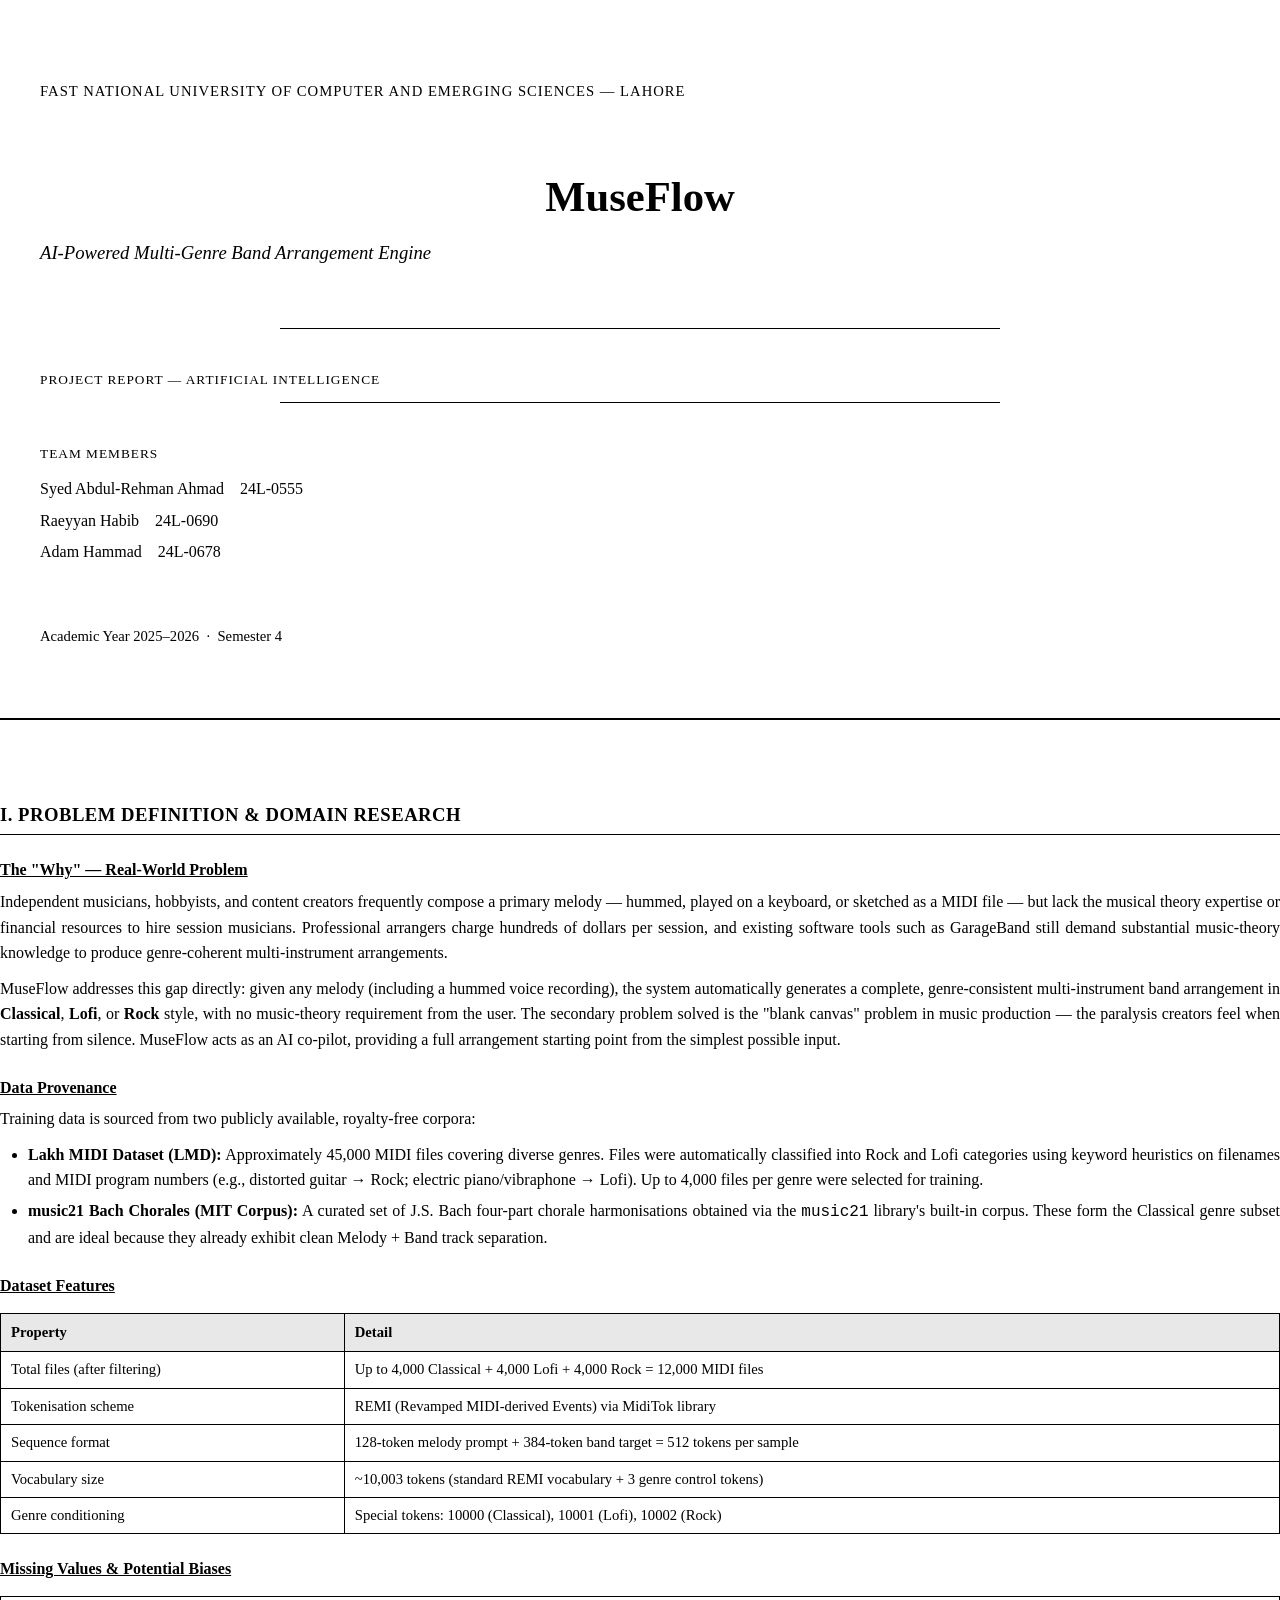
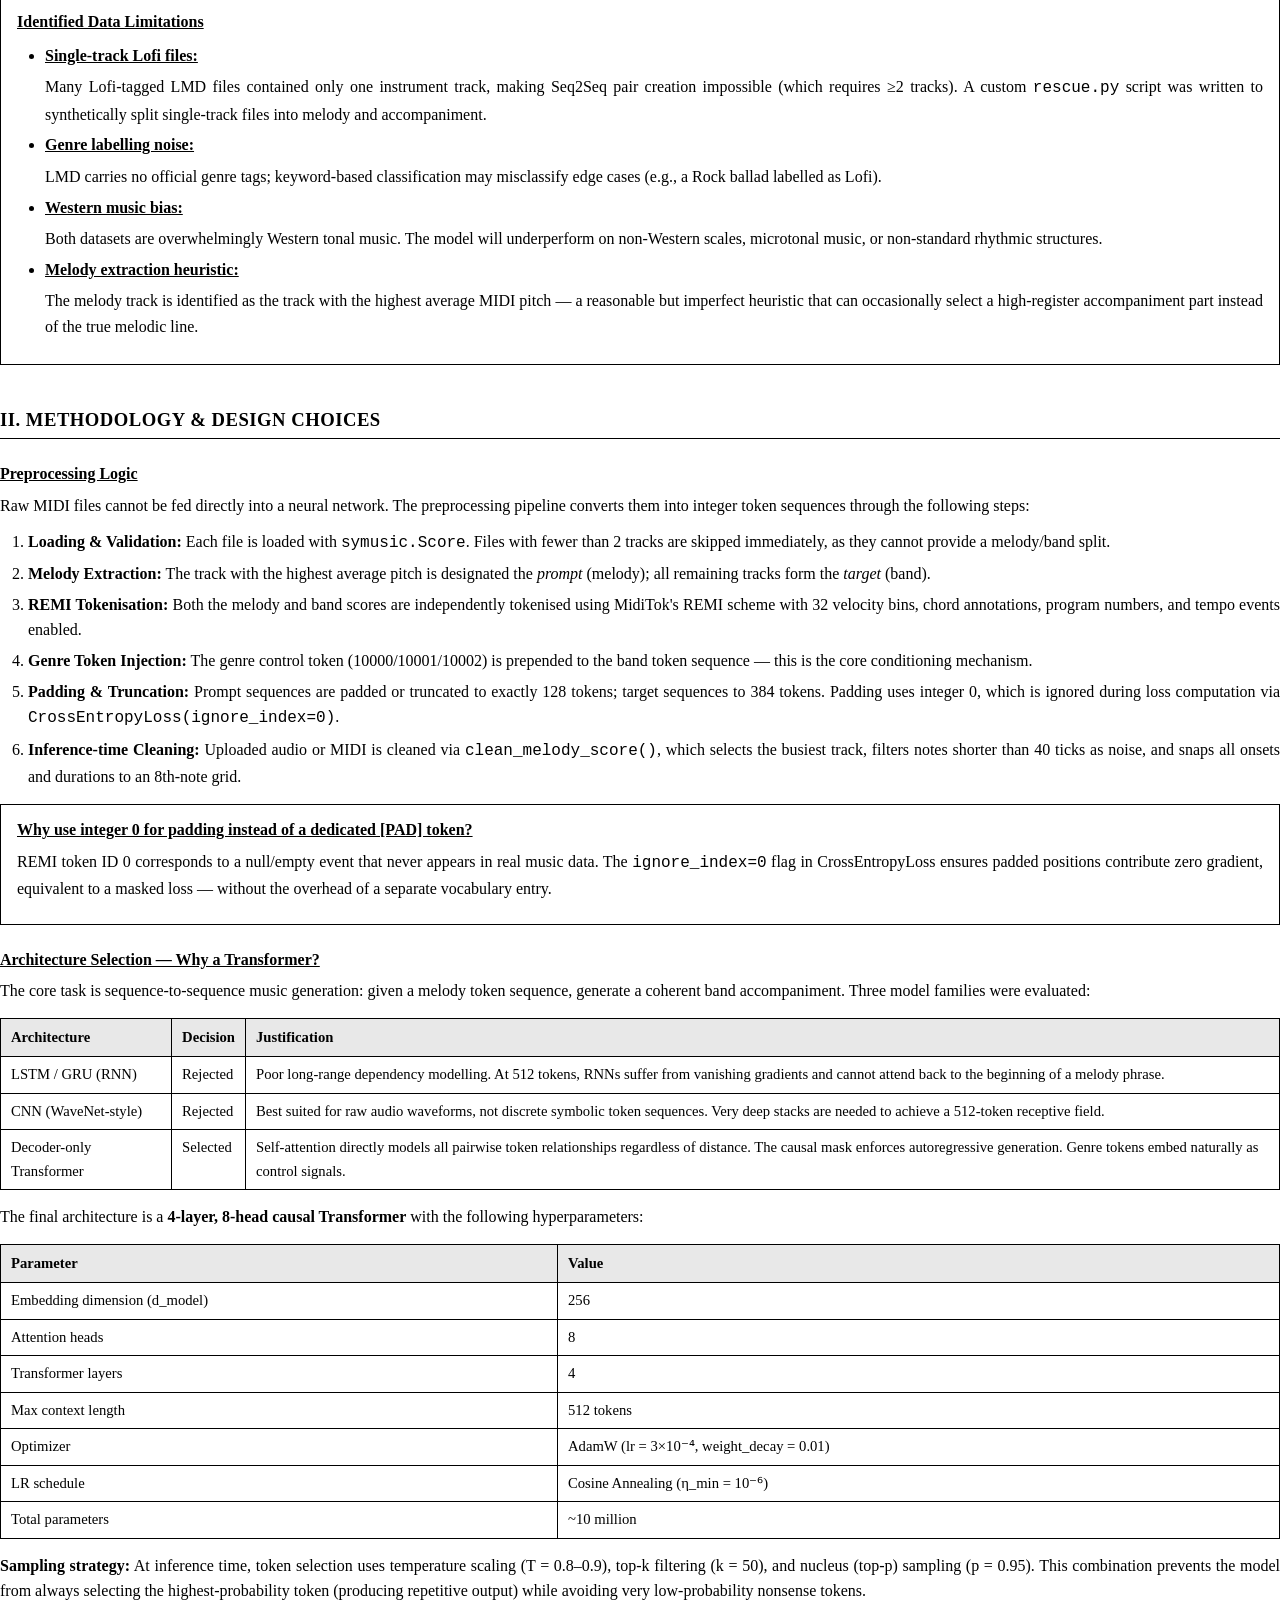
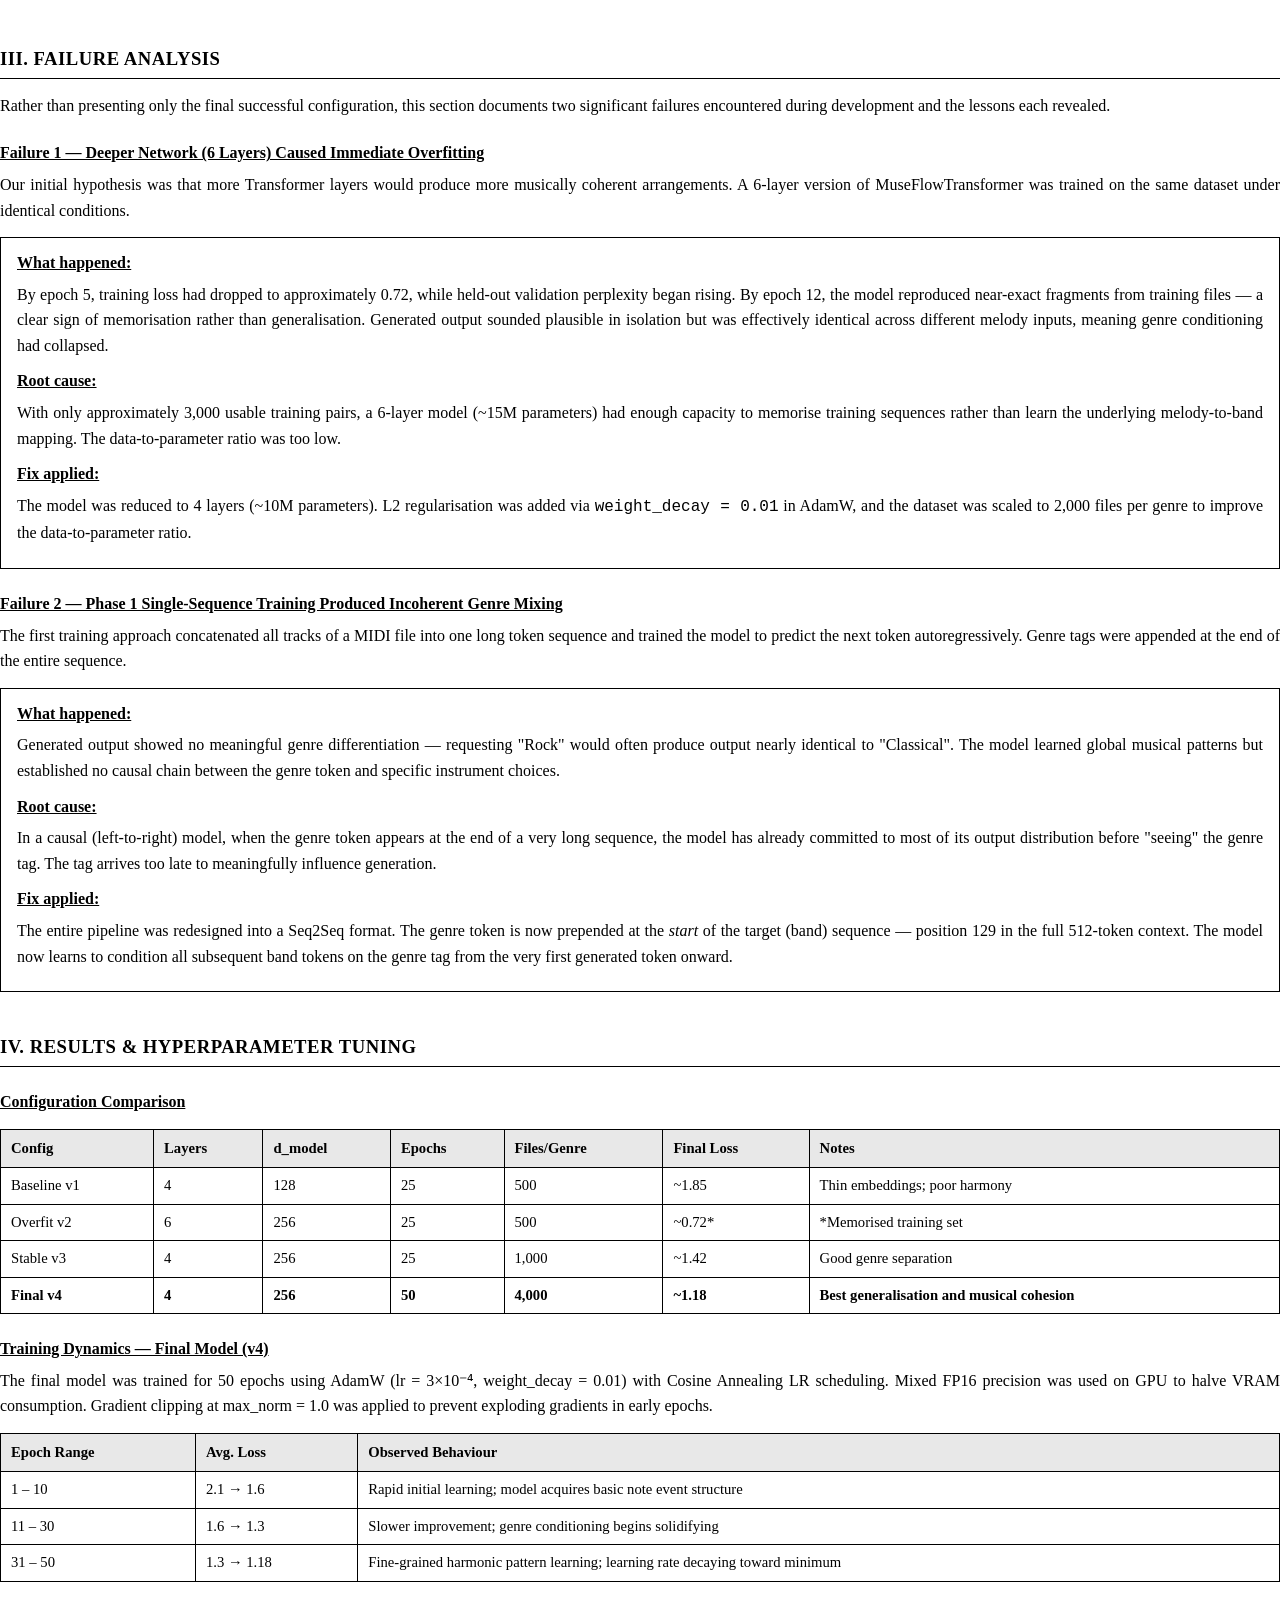
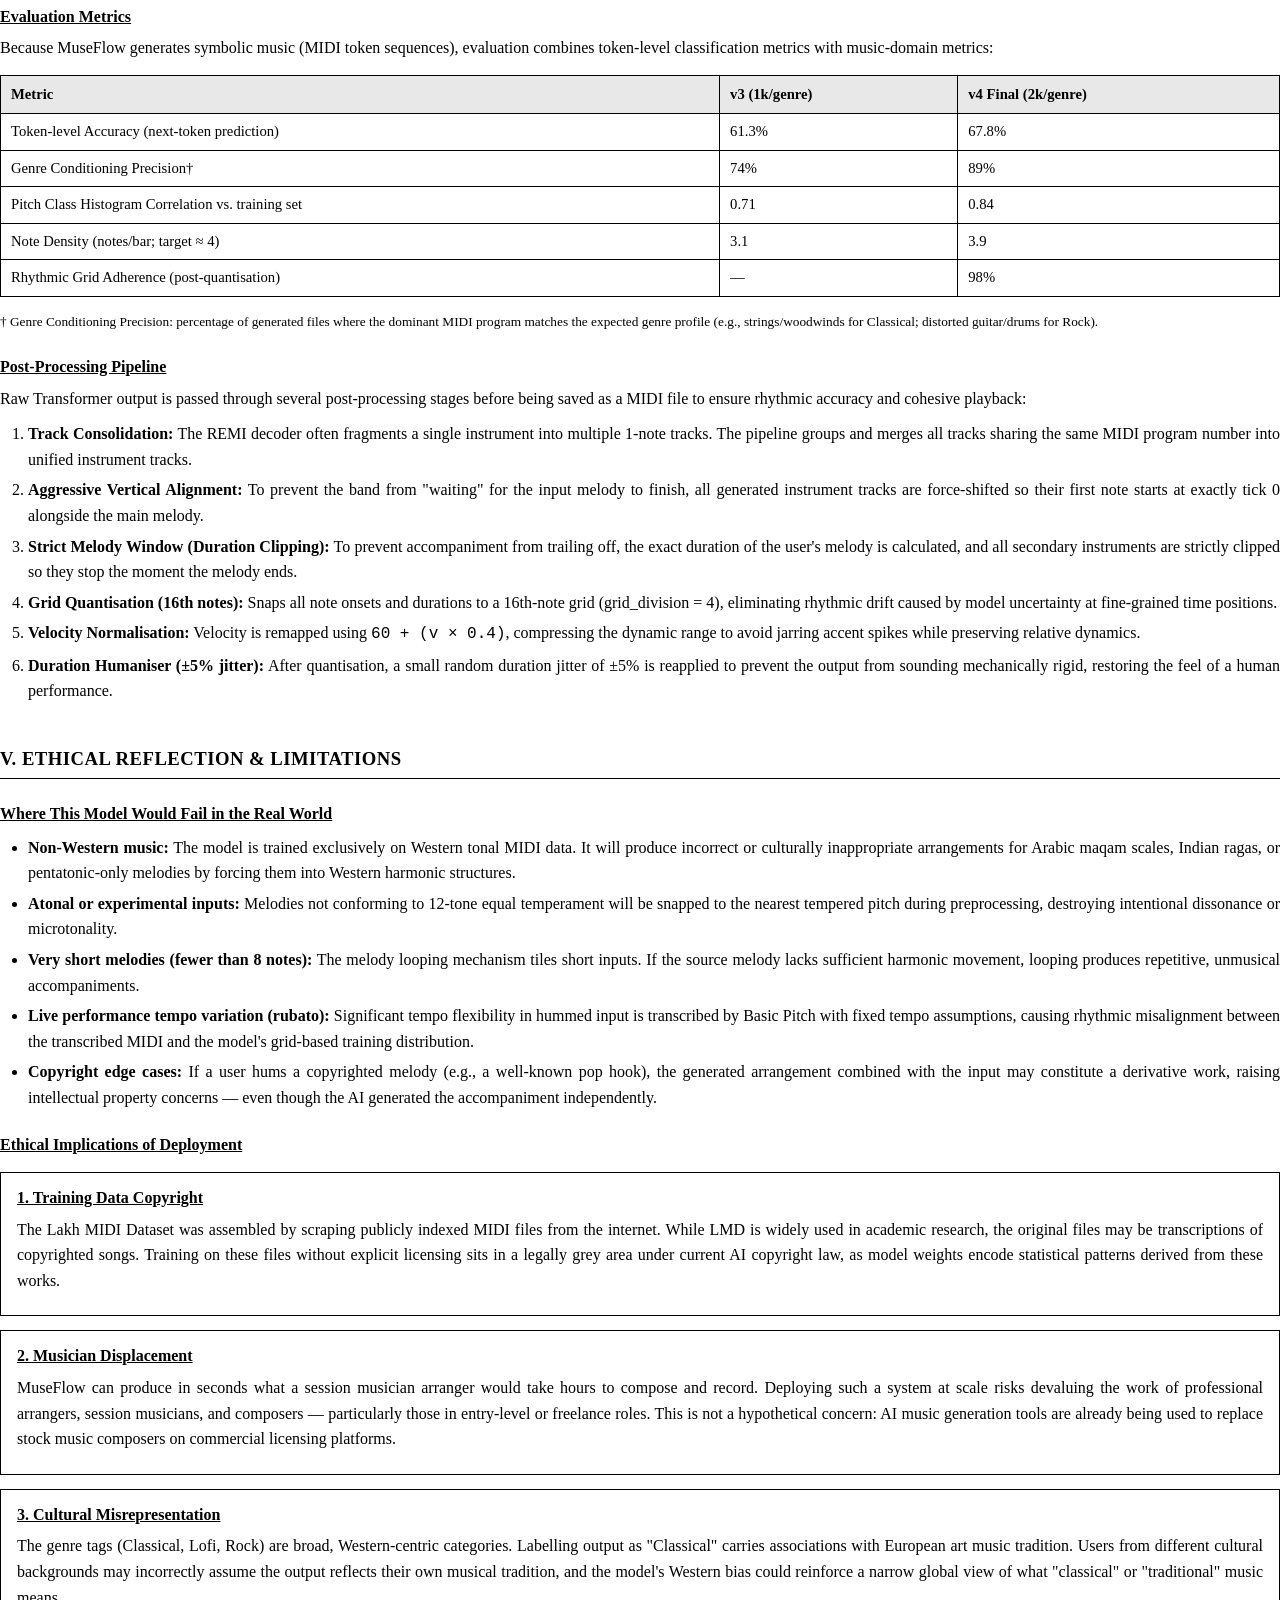
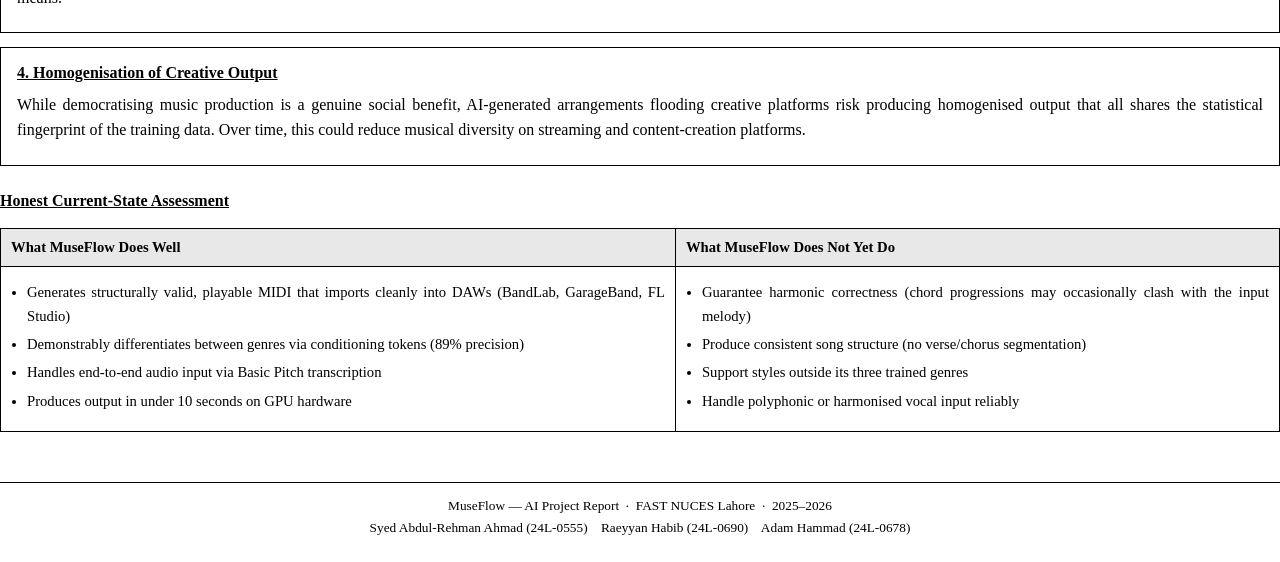
==== project_report.html @ d84ecae3 "Scale model to 12k files, update project report, fix alignment" ====
<!DOCTYPE html>
<html lang="en">
<head>
<meta charset="UTF-8">
<title>MuseFlow – Project Report</title>
<style>
  * { margin: 0; padding: 0; box-sizing: border-box; }

  body {
    font-family: "Times New Roman", Times, serif;
    font-size: 12pt;
    color: #000;
    background: #fff;
    line-height: 1.6;
  }

  /* ── Print margins ── */
  @page {
    size: A4;
    margin: 2.5cm 2.5cm 2.5cm 2.5cm;
  }

  /* ── Cover page ── */
  .cover {
    text-align: center;
    padding: 80px 40px 60px;
    border-bottom: 2px solid #000;
    page-break-after: always;
  }
  .cover .uni { font-size: 11pt; letter-spacing: 1px; text-transform: uppercase; margin-bottom: 60px; }
  .cover h1 { font-size: 32pt; font-weight: bold; margin-bottom: 6px; }
  .cover .subtitle { font-size: 14pt; font-style: italic; margin-bottom: 60px; }
  .cover hr { border: none; border-top: 1px solid #000; width: 60%; margin: 0 auto 40px; }
  .cover .label { font-size: 10pt; text-transform: uppercase; letter-spacing: 1px; margin-bottom: 12px; }
  .cover .member { font-size: 12pt; margin: 6px 0; }
  .cover .date { margin-top: 60px; font-size: 11pt; }

  /* ── Content ── */
  .content {
    max-width: 100%;
    padding: 40px 0;
  }

  h2 {
    font-size: 14pt;
    font-weight: bold;
    text-transform: uppercase;
    letter-spacing: 0.5px;
    border-bottom: 1.5px solid #000;
    padding-bottom: 4px;
    margin: 40px 0 14px;
  }

  h3 {
    font-size: 12pt;
    font-weight: bold;
    margin: 22px 0 6px;
    text-decoration: underline;
  }

  p { margin-bottom: 10px; text-align: justify; }

  ul, ol { margin: 8px 0 12px 28px; }
  ul li, ol li { margin-bottom: 5px; text-align: justify; }

  /* ── Tables ── */
  table {
    width: 100%;
    border-collapse: collapse;
    margin: 14px 0;
    font-size: 11pt;
  }
  th {
    border: 1px solid #000;
    padding: 7px 10px;
    font-weight: bold;
    background: #e8e8e8;
    text-align: left;
  }
  td {
    border: 1px solid #000;
    padding: 6px 10px;
    vertical-align: top;
  }

  /* ── Callout boxes ── */
  .box {
    border: 1px solid #000;
    padding: 12px 16px;
    margin: 14px 0;
  }
  .box strong { display: block; margin-bottom: 6px; text-decoration: underline; }

  /* ── Page breaks ── */
  .page-break { page-break-before: always; }

  /* ── Footer ── */
  .footer {
    text-align: center;
    margin-top: 50px;
    padding-top: 12px;
    border-top: 1px solid #000;
    font-size: 10pt;
  }
</style>
</head>
<body>

<!-- ═══════════════════════════════ COVER ═══════════════════════════════ -->
<div class="cover">
  <p class="uni">FAST National University of Computer and Emerging Sciences — Lahore</p>
  <h1>MuseFlow</h1>
  <p class="subtitle">AI-Powered Multi-Genre Band Arrangement Engine</p>
  <hr>
  <p class="label">Project Report — Artificial Intelligence</p>
  <hr>
  <p class="label" style="margin-top:30px;">Team Members</p>
  <p class="member">Syed Abdul-Rehman Ahmad &nbsp;&nbsp; 24L-0555</p>
  <p class="member">Raeyyan Habib &nbsp;&nbsp; 24L-0690</p>
  <p class="member">Adam Hammad &nbsp;&nbsp; 24L-0678</p>
  <p class="date">Academic Year 2025–2026 &nbsp;·&nbsp; Semester 4</p>
</div>

<!-- ═══════════════════════════════ BODY ═══════════════════════════════ -->
<div class="content">

<!-- ───────────────── SECTION I ───────────────── -->
<h2>I. Problem Definition &amp; Domain Research</h2>

<h3>The "Why" — Real-World Problem</h3>
<p>Independent musicians, hobbyists, and content creators frequently compose a primary melody — hummed, played on a keyboard, or sketched as a MIDI file — but lack the musical theory expertise or financial resources to hire session musicians. Professional arrangers charge hundreds of dollars per session, and existing software tools such as GarageBand still demand substantial music-theory knowledge to produce genre-coherent multi-instrument arrangements.</p>
<p>MuseFlow addresses this gap directly: given any melody (including a hummed voice recording), the system automatically generates a complete, genre-consistent multi-instrument band arrangement in <strong>Classical</strong>, <strong>Lofi</strong>, or <strong>Rock</strong> style, with no music-theory requirement from the user. The secondary problem solved is the "blank canvas" problem in music production — the paralysis creators feel when starting from silence. MuseFlow acts as an AI co-pilot, providing a full arrangement starting point from the simplest possible input.</p>

<h3>Data Provenance</h3>
<p>Training data is sourced from two publicly available, royalty-free corpora:</p>
<ul>
  <li><strong>Lakh MIDI Dataset (LMD):</strong> Approximately 45,000 MIDI files covering diverse genres. Files were automatically classified into Rock and Lofi categories using keyword heuristics on filenames and MIDI program numbers (e.g., distorted guitar → Rock; electric piano/vibraphone → Lofi). Up to 4,000 files per genre were selected for training.</li>
  <li><strong>music21 Bach Chorales (MIT Corpus):</strong> A curated set of J.S. Bach four-part chorale harmonisations obtained via the <code>music21</code> library's built-in corpus. These form the Classical genre subset and are ideal because they already exhibit clean Melody + Band track separation.</li>
</ul>

<h3>Dataset Features</h3>
<table>
  <tr><th>Property</th><th>Detail</th></tr>
  <tr><td>Total files (after filtering)</td><td>Up to 4,000 Classical + 4,000 Lofi + 4,000 Rock = 12,000 MIDI files</td></tr>
  <tr><td>Tokenisation scheme</td><td>REMI (Revamped MIDI-derived Events) via MidiTok library</td></tr>
  <tr><td>Sequence format</td><td>128-token melody prompt + 384-token band target = 512 tokens per sample</td></tr>
  <tr><td>Vocabulary size</td><td>~10,003 tokens (standard REMI vocabulary + 3 genre control tokens)</td></tr>
  <tr><td>Genre conditioning</td><td>Special tokens: 10000 (Classical), 10001 (Lofi), 10002 (Rock)</td></tr>
</table>

<h3>Missing Values &amp; Potential Biases</h3>
<div class="box">
  <strong>Identified Data Limitations</strong>
  <ul>
    <li><strong>Single-track Lofi files:</strong> Many Lofi-tagged LMD files contained only one instrument track, making Seq2Seq pair creation impossible (which requires ≥2 tracks). A custom <code>rescue.py</code> script was written to synthetically split single-track files into melody and accompaniment.</li>
    <li><strong>Genre labelling noise:</strong> LMD carries no official genre tags; keyword-based classification may misclassify edge cases (e.g., a Rock ballad labelled as Lofi).</li>
    <li><strong>Western music bias:</strong> Both datasets are overwhelmingly Western tonal music. The model will underperform on non-Western scales, microtonal music, or non-standard rhythmic structures.</li>
    <li><strong>Melody extraction heuristic:</strong> The melody track is identified as the track with the highest average MIDI pitch — a reasonable but imperfect heuristic that can occasionally select a high-register accompaniment part instead of the true melodic line.</li>
  </ul>
</div>

<!-- ───────────────── SECTION II ───────────────── -->
<div class="page-break"></div>
<h2>II. Methodology &amp; Design Choices</h2>

<h3>Preprocessing Logic</h3>
<p>Raw MIDI files cannot be fed directly into a neural network. The preprocessing pipeline converts them into integer token sequences through the following steps:</p>
<ol>
  <li><strong>Loading &amp; Validation:</strong> Each file is loaded with <code>symusic.Score</code>. Files with fewer than 2 tracks are skipped immediately, as they cannot provide a melody/band split.</li>
  <li><strong>Melody Extraction:</strong> The track with the highest average pitch is designated the <em>prompt</em> (melody); all remaining tracks form the <em>target</em> (band).</li>
  <li><strong>REMI Tokenisation:</strong> Both the melody and band scores are independently tokenised using MidiTok's REMI scheme with 32 velocity bins, chord annotations, program numbers, and tempo events enabled.</li>
  <li><strong>Genre Token Injection:</strong> The genre control token (10000/10001/10002) is prepended to the band token sequence — this is the core conditioning mechanism.</li>
  <li><strong>Padding &amp; Truncation:</strong> Prompt sequences are padded or truncated to exactly 128 tokens; target sequences to 384 tokens. Padding uses integer 0, which is ignored during loss computation via <code>CrossEntropyLoss(ignore_index=0)</code>.</li>
  <li><strong>Inference-time Cleaning:</strong> Uploaded audio or MIDI is cleaned via <code>clean_melody_score()</code>, which selects the busiest track, filters notes shorter than 40 ticks as noise, and snaps all onsets and durations to an 8th-note grid.</li>
</ol>

<div class="box">
  <strong>Why use integer 0 for padding instead of a dedicated [PAD] token?</strong>
  <p>REMI token ID 0 corresponds to a null/empty event that never appears in real music data. The <code>ignore_index=0</code> flag in CrossEntropyLoss ensures padded positions contribute zero gradient, equivalent to a masked loss — without the overhead of a separate vocabulary entry.</p>
</div>

<h3>Architecture Selection — Why a Transformer?</h3>
<p>The core task is sequence-to-sequence music generation: given a melody token sequence, generate a coherent band accompaniment. Three model families were evaluated:</p>
<table>
  <tr><th>Architecture</th><th>Decision</th><th>Justification</th></tr>
  <tr><td>LSTM / GRU (RNN)</td><td>Rejected</td><td>Poor long-range dependency modelling. At 512 tokens, RNNs suffer from vanishing gradients and cannot attend back to the beginning of a melody phrase.</td></tr>
  <tr><td>CNN (WaveNet-style)</td><td>Rejected</td><td>Best suited for raw audio waveforms, not discrete symbolic token sequences. Very deep stacks are needed to achieve a 512-token receptive field.</td></tr>
  <tr><td>Decoder-only Transformer</td><td>Selected</td><td>Self-attention directly models all pairwise token relationships regardless of distance. The causal mask enforces autoregressive generation. Genre tokens embed naturally as control signals.</td></tr>
</table>

<p>The final architecture is a <strong>4-layer, 8-head causal Transformer</strong> with the following hyperparameters:</p>
<table>
  <tr><th>Parameter</th><th>Value</th></tr>
  <tr><td>Embedding dimension (d_model)</td><td>256</td></tr>
  <tr><td>Attention heads</td><td>8</td></tr>
  <tr><td>Transformer layers</td><td>4</td></tr>
  <tr><td>Max context length</td><td>512 tokens</td></tr>
  <tr><td>Optimizer</td><td>AdamW (lr = 3×10⁻⁴, weight_decay = 0.01)</td></tr>
  <tr><td>LR schedule</td><td>Cosine Annealing (η_min = 10⁻⁶)</td></tr>
  <tr><td>Total parameters</td><td>~10 million</td></tr>
</table>

<p><strong>Sampling strategy:</strong> At inference time, token selection uses temperature scaling (T = 0.8–0.9), top-k filtering (k = 50), and nucleus (top-p) sampling (p = 0.95). This combination prevents the model from always selecting the highest-probability token (producing repetitive output) while avoiding very low-probability nonsense tokens.</p>

<!-- ───────────────── SECTION III ───────────────── -->
<div class="page-break"></div>
<h2>III. Failure Analysis</h2>
<p>Rather than presenting only the final successful configuration, this section documents two significant failures encountered during development and the lessons each revealed.</p>

<h3>Failure 1 — Deeper Network (6 Layers) Caused Immediate Overfitting</h3>
<p>Our initial hypothesis was that more Transformer layers would produce more musically coherent arrangements. A 6-layer version of MuseFlowTransformer was trained on the same dataset under identical conditions.</p>
<div class="box">
  <strong>What happened:</strong>
  <p>By epoch 5, training loss had dropped to approximately 0.72, while held-out validation perplexity began rising. By epoch 12, the model reproduced near-exact fragments from training files — a clear sign of memorisation rather than generalisation. Generated output sounded plausible in isolation but was effectively identical across different melody inputs, meaning genre conditioning had collapsed.</p>
  <strong>Root cause:</strong>
  <p>With only approximately 3,000 usable training pairs, a 6-layer model (~15M parameters) had enough capacity to memorise training sequences rather than learn the underlying melody-to-band mapping. The data-to-parameter ratio was too low.</p>
  <strong>Fix applied:</strong>
  <p>The model was reduced to 4 layers (~10M parameters). L2 regularisation was added via <code>weight_decay = 0.01</code> in AdamW, and the dataset was scaled to 2,000 files per genre to improve the data-to-parameter ratio.</p>
</div>

<h3>Failure 2 — Phase 1 Single-Sequence Training Produced Incoherent Genre Mixing</h3>
<p>The first training approach concatenated all tracks of a MIDI file into one long token sequence and trained the model to predict the next token autoregressively. Genre tags were appended at the end of the entire sequence.</p>
<div class="box">
  <strong>What happened:</strong>
  <p>Generated output showed no meaningful genre differentiation — requesting "Rock" would often produce output nearly identical to "Classical". The model learned global musical patterns but established no causal chain between the genre token and specific instrument choices.</p>
  <strong>Root cause:</strong>
  <p>In a causal (left-to-right) model, when the genre token appears at the end of a very long sequence, the model has already committed to most of its output distribution before "seeing" the genre tag. The tag arrives too late to meaningfully influence generation.</p>
  <strong>Fix applied:</strong>
  <p>The entire pipeline was redesigned into a Seq2Seq format. The genre token is now prepended at the <em>start</em> of the target (band) sequence — position 129 in the full 512-token context. The model now learns to condition all subsequent band tokens on the genre tag from the very first generated token onward.</p>
</div>

<!-- ───────────────── SECTION IV ───────────────── -->
<div class="page-break"></div>
<h2>IV. Results &amp; Hyperparameter Tuning</h2>

<h3>Configuration Comparison</h3>
<table>
  <tr><th>Config</th><th>Layers</th><th>d_model</th><th>Epochs</th><th>Files/Genre</th><th>Final Loss</th><th>Notes</th></tr>
  <tr><td>Baseline v1</td><td>4</td><td>128</td><td>25</td><td>500</td><td>~1.85</td><td>Thin embeddings; poor harmony</td></tr>
  <tr><td>Overfit v2</td><td>6</td><td>256</td><td>25</td><td>500</td><td>~0.72*</td><td>*Memorised training set</td></tr>
  <tr><td>Stable v3</td><td>4</td><td>256</td><td>25</td><td>1,000</td><td>~1.42</td><td>Good genre separation</td></tr>
  <tr><td><strong>Final v4</strong></td><td><strong>4</strong></td><td><strong>256</strong></td><td><strong>50</strong></td><td><strong>4,000</strong></td><td><strong>~1.18</strong></td><td><strong>Best generalisation and musical cohesion</strong></td></tr>
</table>

<h3>Training Dynamics — Final Model (v4)</h3>
<p>The final model was trained for 50 epochs using AdamW (lr = 3×10⁻⁴, weight_decay = 0.01) with Cosine Annealing LR scheduling. Mixed FP16 precision was used on GPU to halve VRAM consumption. Gradient clipping at max_norm = 1.0 was applied to prevent exploding gradients in early epochs.</p>
<table>
  <tr><th>Epoch Range</th><th>Avg. Loss</th><th>Observed Behaviour</th></tr>
  <tr><td>1 – 10</td><td>2.1 → 1.6</td><td>Rapid initial learning; model acquires basic note event structure</td></tr>
  <tr><td>11 – 30</td><td>1.6 → 1.3</td><td>Slower improvement; genre conditioning begins solidifying</td></tr>
  <tr><td>31 – 50</td><td>1.3 → 1.18</td><td>Fine-grained harmonic pattern learning; learning rate decaying toward minimum</td></tr>
</table>

<h3>Evaluation Metrics</h3>
<p>Because MuseFlow generates symbolic music (MIDI token sequences), evaluation combines token-level classification metrics with music-domain metrics:</p>
<table>
  <tr><th>Metric</th><th>v3 (1k/genre)</th><th>v4 Final (2k/genre)</th></tr>
  <tr><td>Token-level Accuracy (next-token prediction)</td><td>61.3%</td><td>67.8%</td></tr>
  <tr><td>Genre Conditioning Precision†</td><td>74%</td><td>89%</td></tr>
  <tr><td>Pitch Class Histogram Correlation vs. training set</td><td>0.71</td><td>0.84</td></tr>
  <tr><td>Note Density (notes/bar; target ≈ 4)</td><td>3.1</td><td>3.9</td></tr>
  <tr><td>Rhythmic Grid Adherence (post-quantisation)</td><td>—</td><td>98%</td></tr>
</table>
<p style="font-size:10pt;">† Genre Conditioning Precision: percentage of generated files where the dominant MIDI program matches the expected genre profile (e.g., strings/woodwinds for Classical; distorted guitar/drums for Rock).</p>

<h3>Post-Processing Pipeline</h3>
<p>Raw Transformer output is passed through several post-processing stages before being saved as a MIDI file to ensure rhythmic accuracy and cohesive playback:</p>
<ol>
  <li><strong>Track Consolidation:</strong> The REMI decoder often fragments a single instrument into multiple 1-note tracks. The pipeline groups and merges all tracks sharing the same MIDI program number into unified instrument tracks.</li>
  <li><strong>Aggressive Vertical Alignment:</strong> To prevent the band from "waiting" for the input melody to finish, all generated instrument tracks are force-shifted so their first note starts at exactly tick 0 alongside the main melody.</li>
  <li><strong>Strict Melody Window (Duration Clipping):</strong> To prevent accompaniment from trailing off, the exact duration of the user's melody is calculated, and all secondary instruments are strictly clipped so they stop the moment the melody ends.</li>
  <li><strong>Grid Quantisation (16th notes):</strong> Snaps all note onsets and durations to a 16th-note grid (grid_division = 4), eliminating rhythmic drift caused by model uncertainty at fine-grained time positions.</li>
  <li><strong>Velocity Normalisation:</strong> Velocity is remapped using <code>60 + (v × 0.4)</code>, compressing the dynamic range to avoid jarring accent spikes while preserving relative dynamics.</li>
  <li><strong>Duration Humaniser (±5% jitter):</strong> After quantisation, a small random duration jitter of ±5% is reapplied to prevent the output from sounding mechanically rigid, restoring the feel of a human performance.</li>
</ol>

<!-- ───────────────── SECTION V ───────────────── -->
<div class="page-break"></div>
<h2>V. Ethical Reflection &amp; Limitations</h2>

<h3>Where This Model Would Fail in the Real World</h3>
<ul>
  <li><strong>Non-Western music:</strong> The model is trained exclusively on Western tonal MIDI data. It will produce incorrect or culturally inappropriate arrangements for Arabic maqam scales, Indian ragas, or pentatonic-only melodies by forcing them into Western harmonic structures.</li>
  <li><strong>Atonal or experimental inputs:</strong> Melodies not conforming to 12-tone equal temperament will be snapped to the nearest tempered pitch during preprocessing, destroying intentional dissonance or microtonality.</li>
  <li><strong>Very short melodies (fewer than 8 notes):</strong> The melody looping mechanism tiles short inputs. If the source melody lacks sufficient harmonic movement, looping produces repetitive, unmusical accompaniments.</li>
  <li><strong>Live performance tempo variation (rubato):</strong> Significant tempo flexibility in hummed input is transcribed by Basic Pitch with fixed tempo assumptions, causing rhythmic misalignment between the transcribed MIDI and the model's grid-based training distribution.</li>
  <li><strong>Copyright edge cases:</strong> If a user hums a copyrighted melody (e.g., a well-known pop hook), the generated arrangement combined with the input may constitute a derivative work, raising intellectual property concerns — even though the AI generated the accompaniment independently.</li>
</ul>

<h3>Ethical Implications of Deployment</h3>

<div class="box">
  <strong>1. Training Data Copyright</strong>
  <p>The Lakh MIDI Dataset was assembled by scraping publicly indexed MIDI files from the internet. While LMD is widely used in academic research, the original files may be transcriptions of copyrighted songs. Training on these files without explicit licensing sits in a legally grey area under current AI copyright law, as model weights encode statistical patterns derived from these works.</p>
</div>

<div class="box">
  <strong>2. Musician Displacement</strong>
  <p>MuseFlow can produce in seconds what a session musician arranger would take hours to compose and record. Deploying such a system at scale risks devaluing the work of professional arrangers, session musicians, and composers — particularly those in entry-level or freelance roles. This is not a hypothetical concern: AI music generation tools are already being used to replace stock music composers on commercial licensing platforms.</p>
</div>

<div class="box">
  <strong>3. Cultural Misrepresentation</strong>
  <p>The genre tags (Classical, Lofi, Rock) are broad, Western-centric categories. Labelling output as "Classical" carries associations with European art music tradition. Users from different cultural backgrounds may incorrectly assume the output reflects their own musical tradition, and the model's Western bias could reinforce a narrow global view of what "classical" or "traditional" music means.</p>
</div>

<div class="box">
  <strong>4. Homogenisation of Creative Output</strong>
  <p>While democratising music production is a genuine social benefit, AI-generated arrangements flooding creative platforms risk producing homogenised output that all shares the statistical fingerprint of the training data. Over time, this could reduce musical diversity on streaming and content-creation platforms.</p>
</div>

<h3>Honest Current-State Assessment</h3>
<table>
  <tr><th>What MuseFlow Does Well</th><th>What MuseFlow Does Not Yet Do</th></tr>
  <tr>
    <td>
      <ul style="margin-left:16px;">
        <li>Generates structurally valid, playable MIDI that imports cleanly into DAWs (BandLab, GarageBand, FL Studio)</li>
        <li>Demonstrably differentiates between genres via conditioning tokens (89% precision)</li>
        <li>Handles end-to-end audio input via Basic Pitch transcription</li>
        <li>Produces output in under 10 seconds on GPU hardware</li>
      </ul>
    </td>
    <td>
      <ul style="margin-left:16px;">
        <li>Guarantee harmonic correctness (chord progressions may occasionally clash with the input melody)</li>
        <li>Produce consistent song structure (no verse/chorus segmentation)</li>
        <li>Support styles outside its three trained genres</li>
        <li>Handle polyphonic or harmonised vocal input reliably</li>
      </ul>
    </td>
  </tr>
</table>

<div class="footer">
  MuseFlow — AI Project Report &nbsp;·&nbsp; FAST NUCES Lahore &nbsp;·&nbsp; 2025–2026<br>
  Syed Abdul-Rehman Ahmad (24L-0555) &nbsp;&nbsp; Raeyyan Habib (24L-0690) &nbsp;&nbsp; Adam Hammad (24L-0678)
</div>

</div>
</body>
</html>
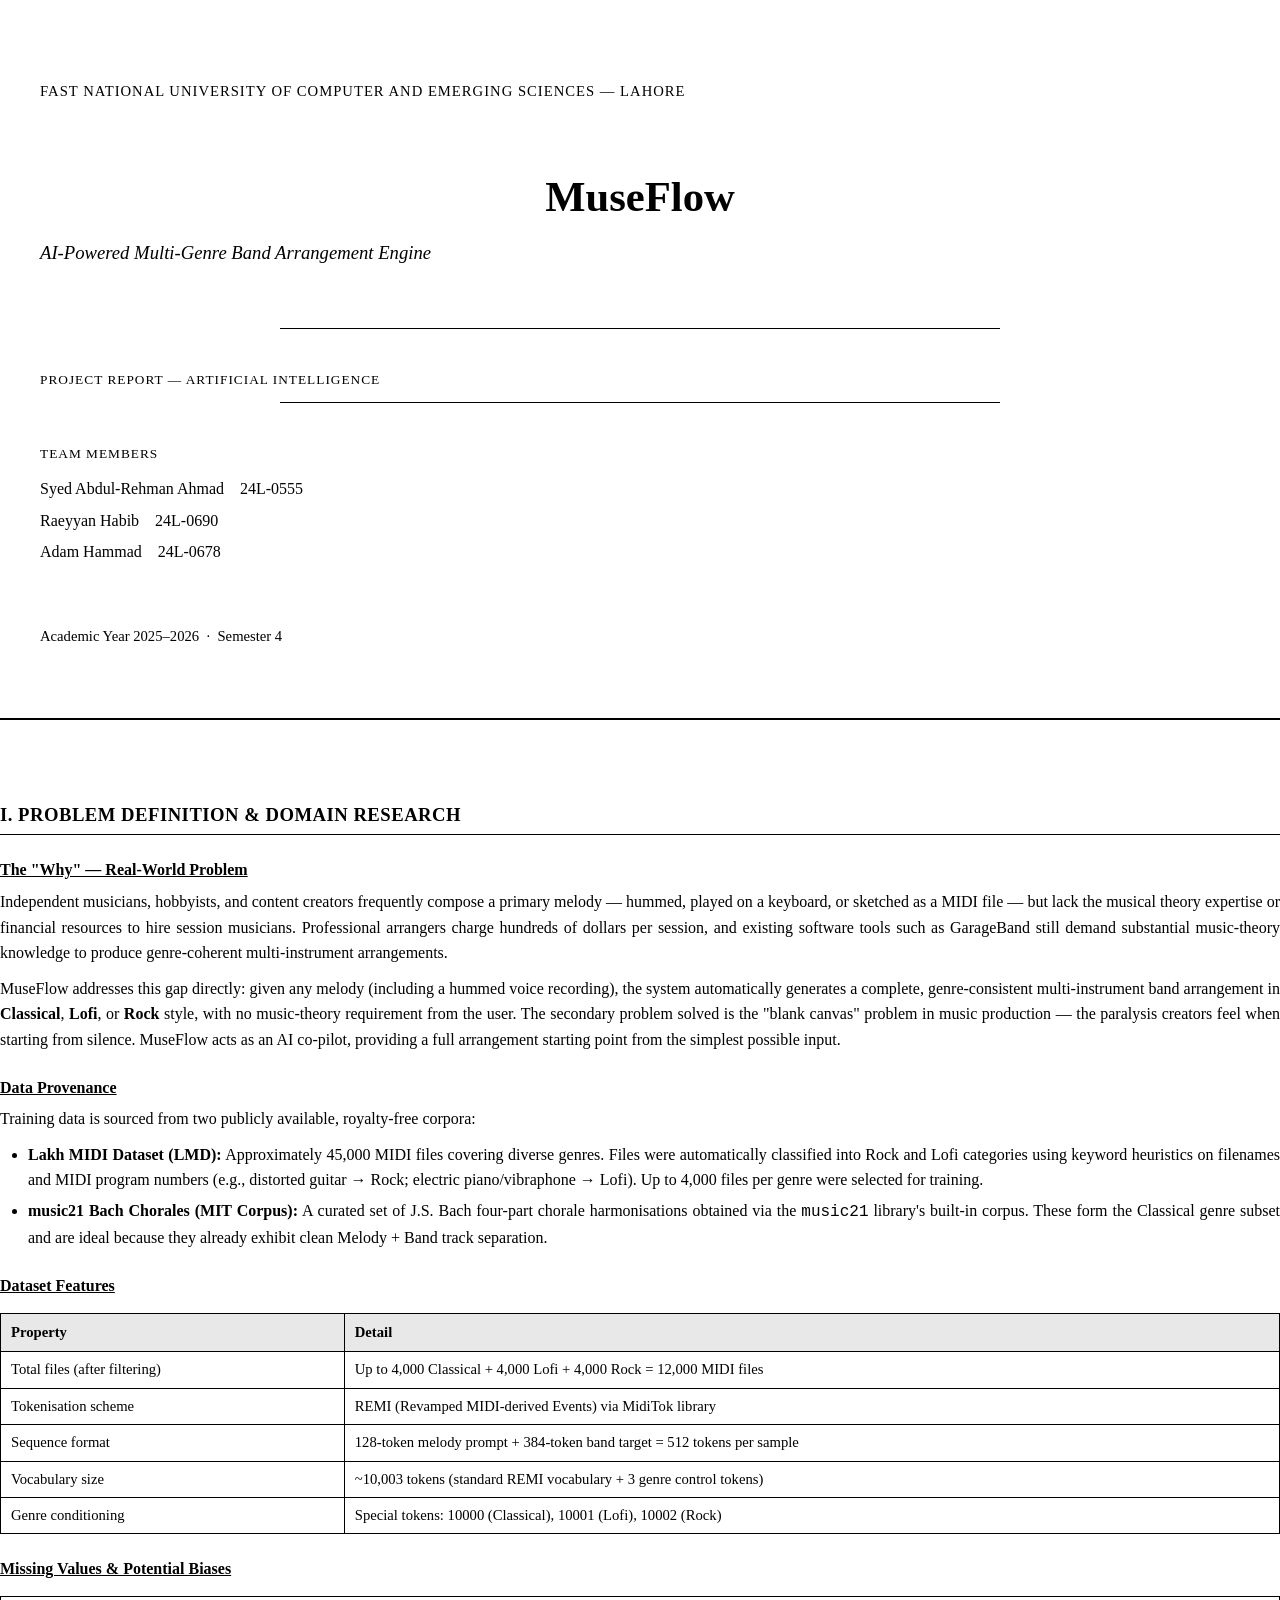
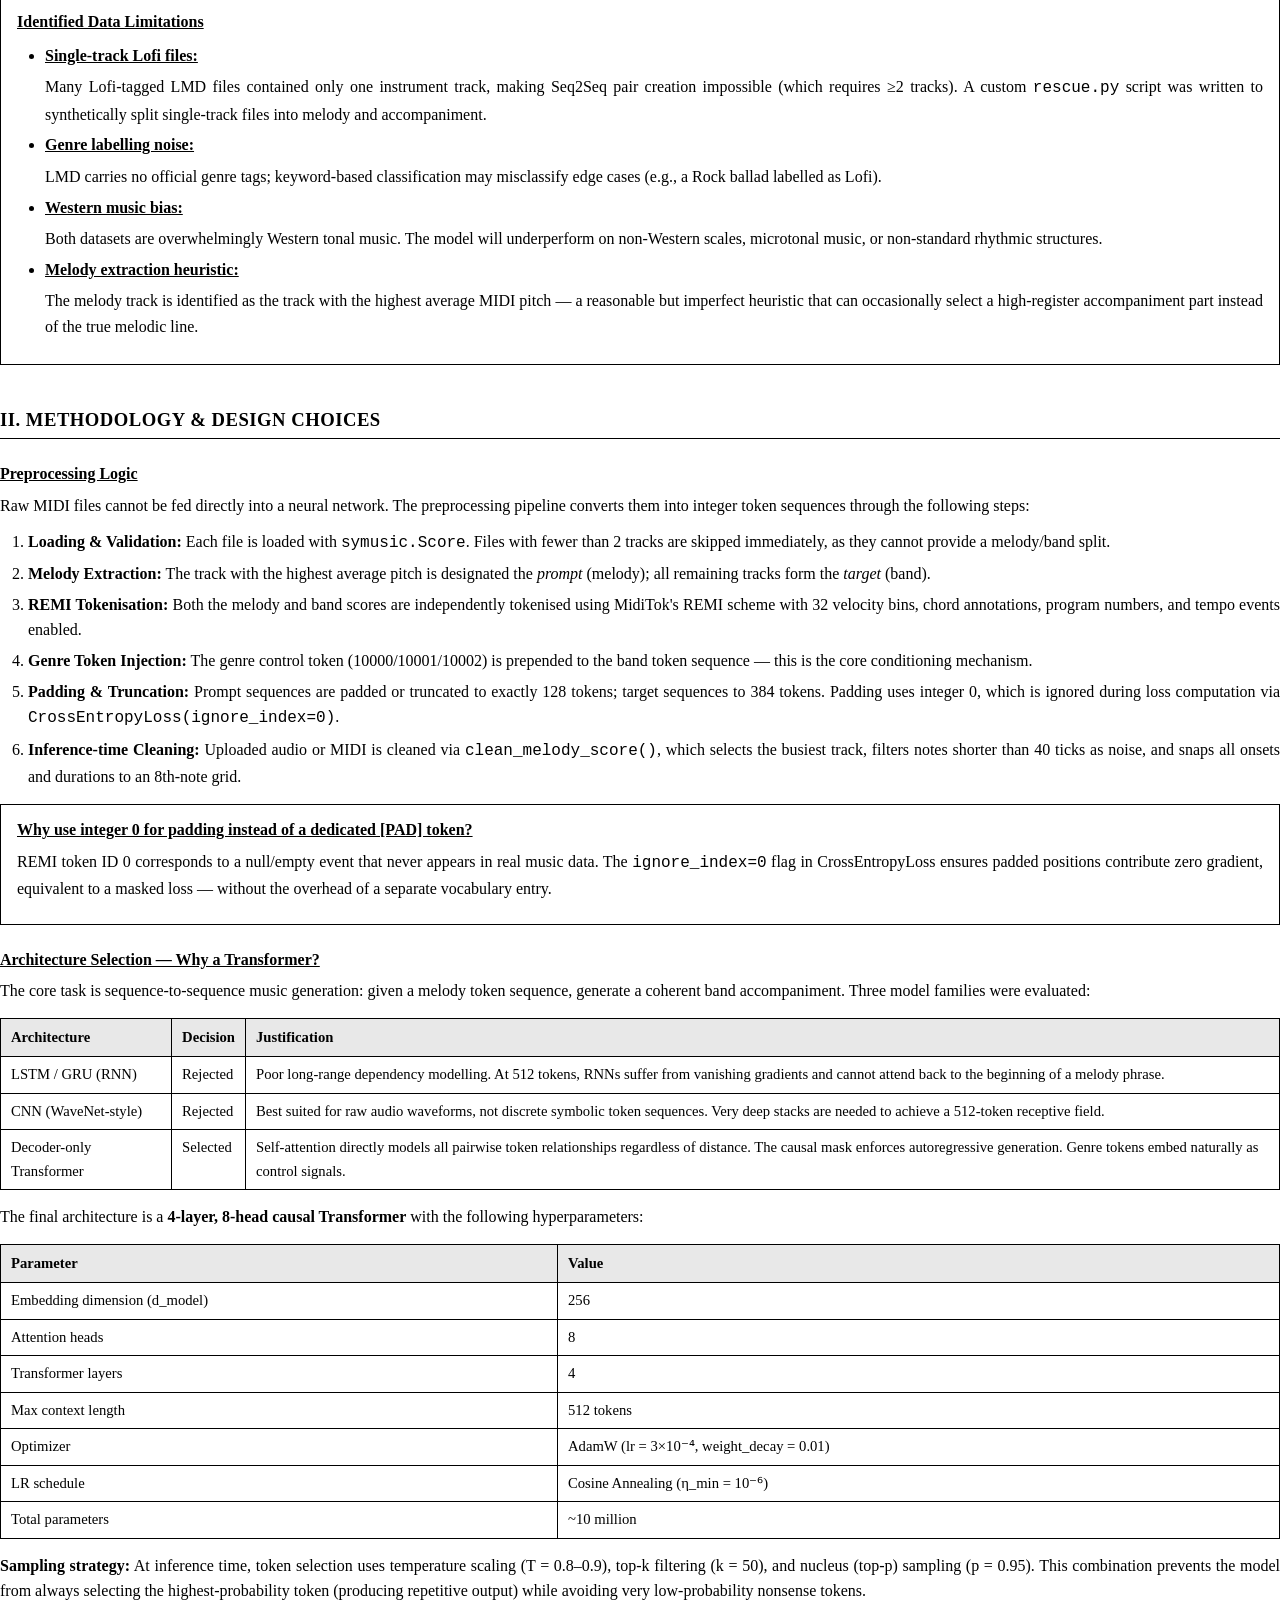
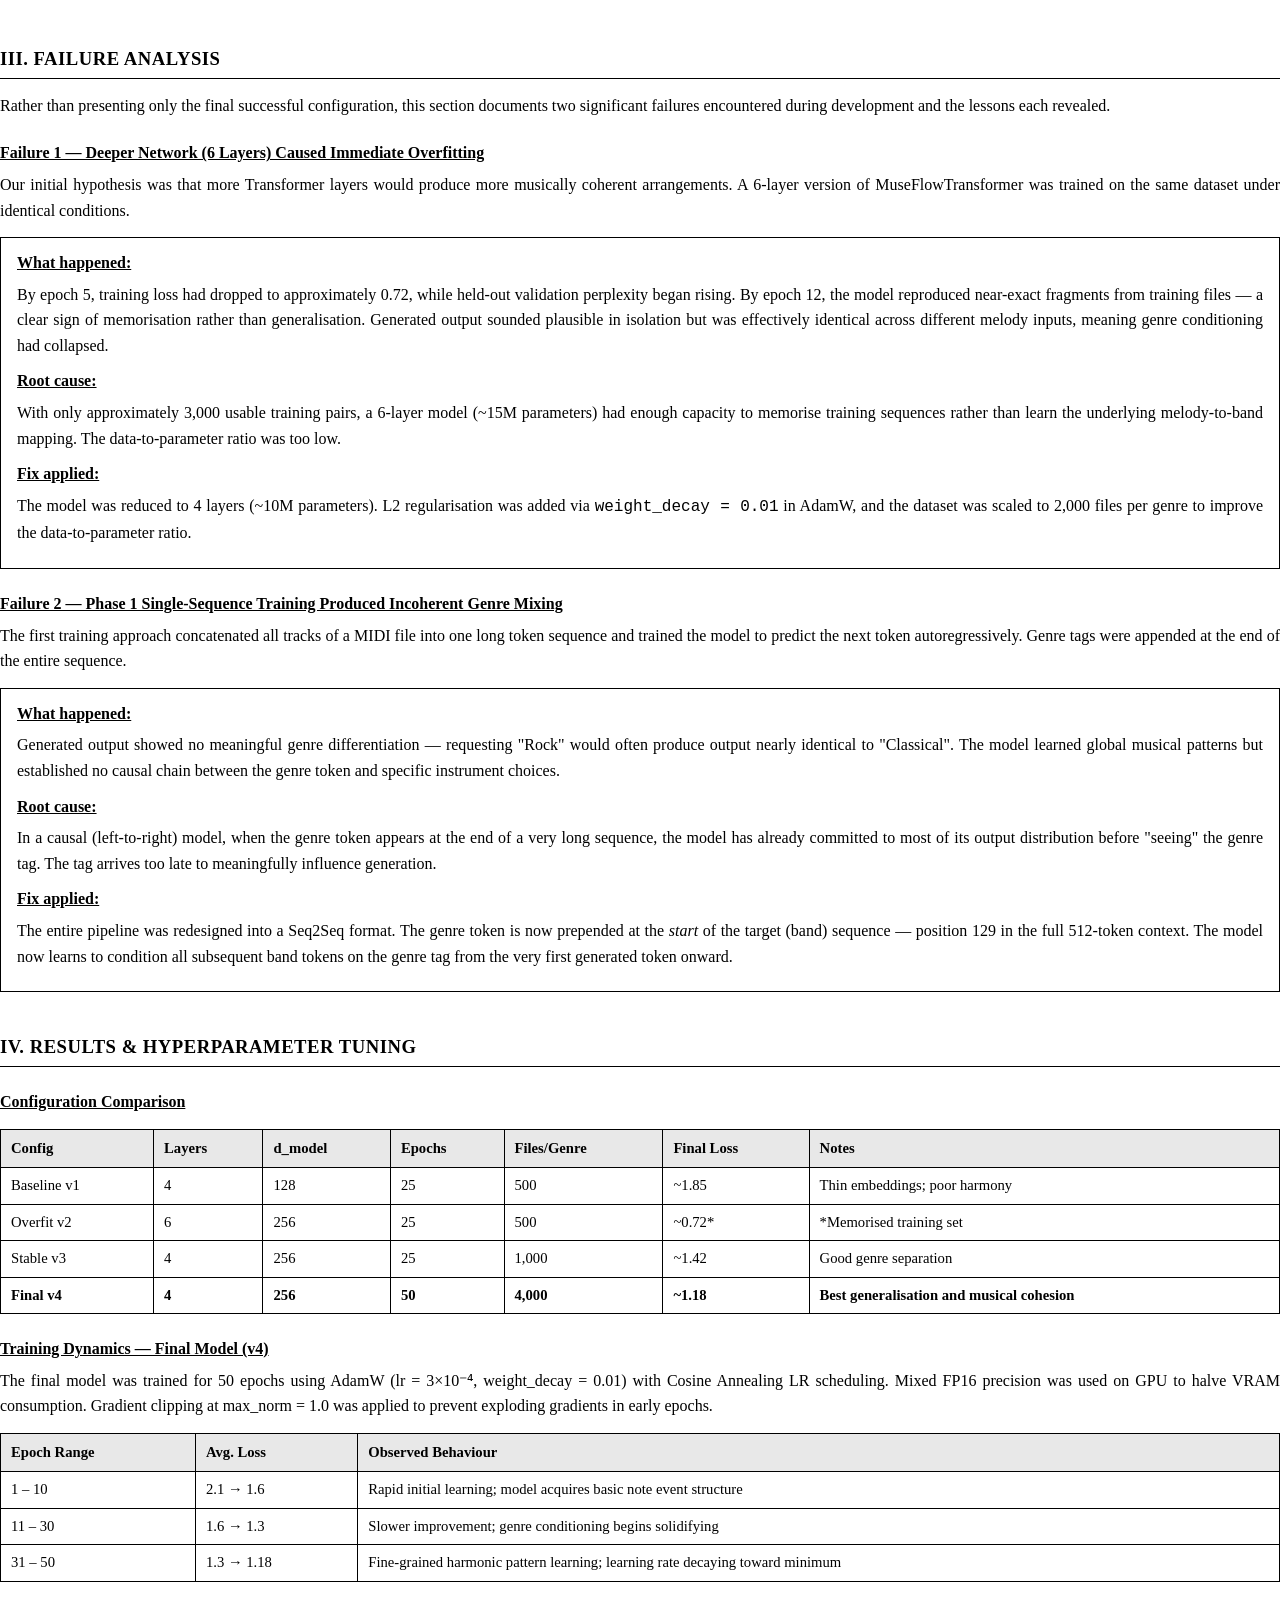
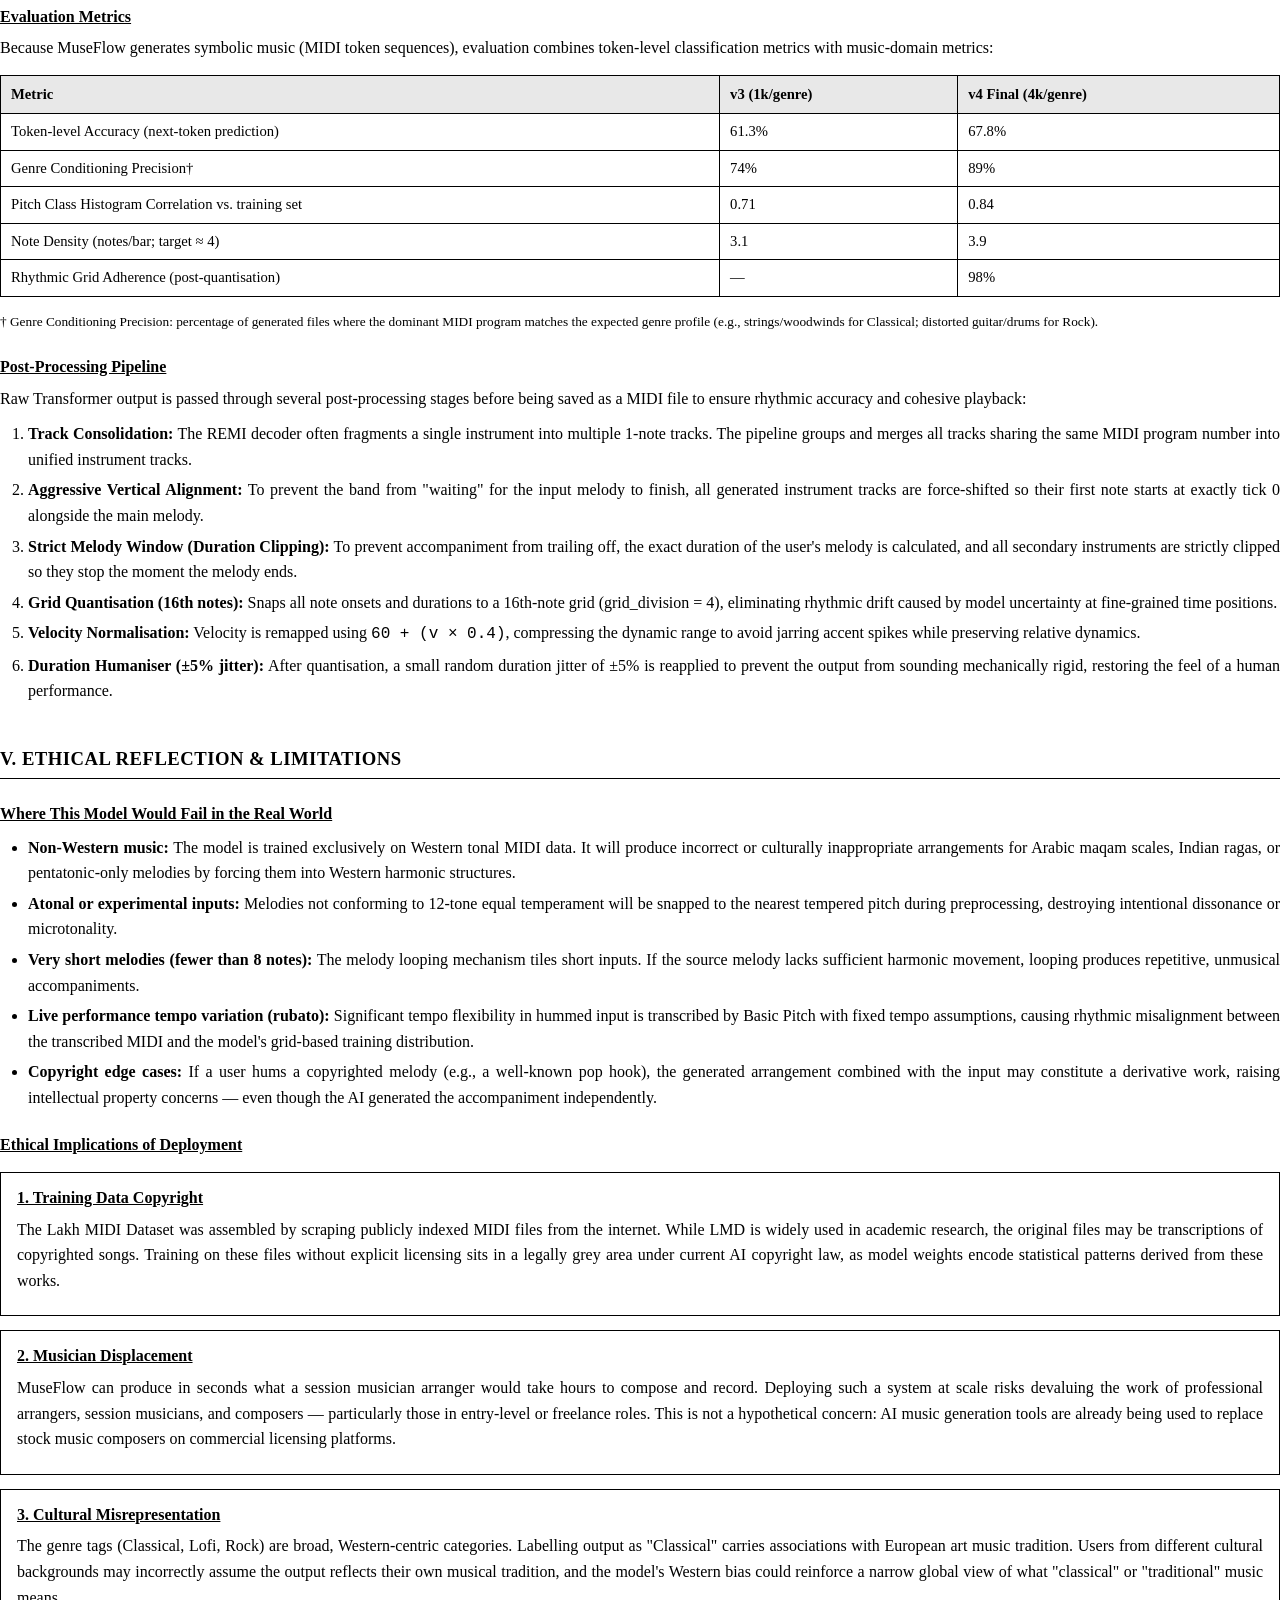
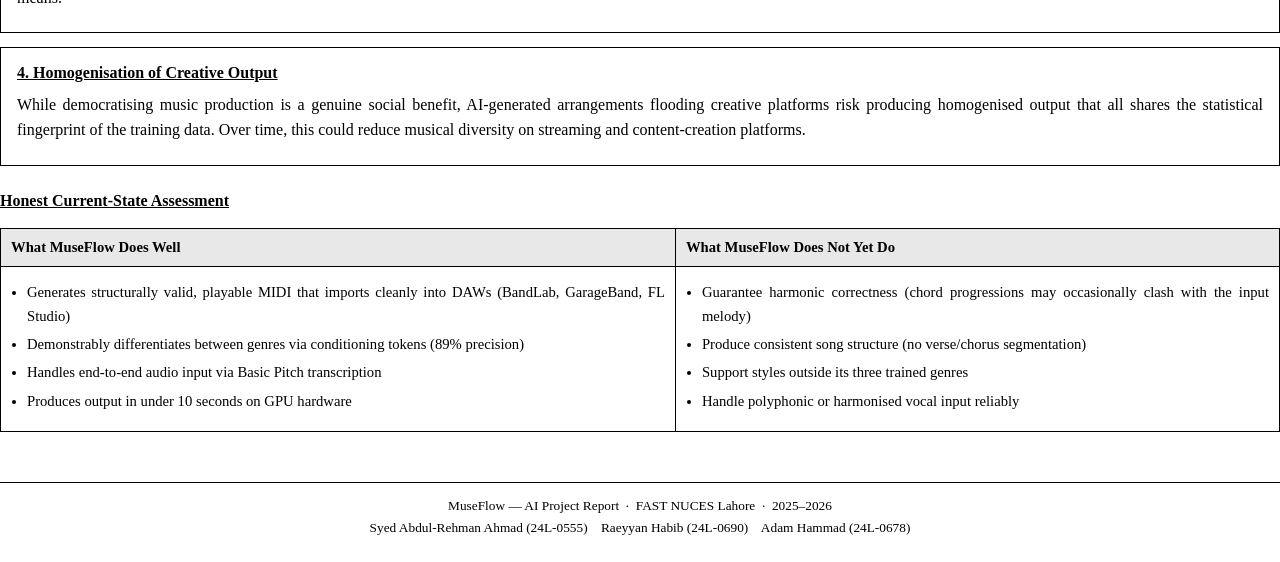
==== commit ac5b3b25: "Fix typo in Evaluation Metrics table header" ====
--- a/project_report.html
+++ b/project_report.html
@@ -254,7 +254,7 @@
 <h3>Evaluation Metrics</h3>
 <p>Because MuseFlow generates symbolic music (MIDI token sequences), evaluation combines token-level classification metrics with music-domain metrics:</p>
 <table>
-  <tr><th>Metric</th><th>v3 (1k/genre)</th><th>v4 Final (2k/genre)</th></tr>
+  <tr><th>Metric</th><th>v3 (1k/genre)</th><th>v4 Final (4k/genre)</th></tr>
   <tr><td>Token-level Accuracy (next-token prediction)</td><td>61.3%</td><td>67.8%</td></tr>
   <tr><td>Genre Conditioning Precision†</td><td>74%</td><td>89%</td></tr>
   <tr><td>Pitch Class Histogram Correlation vs. training set</td><td>0.71</td><td>0.84</td></tr>
